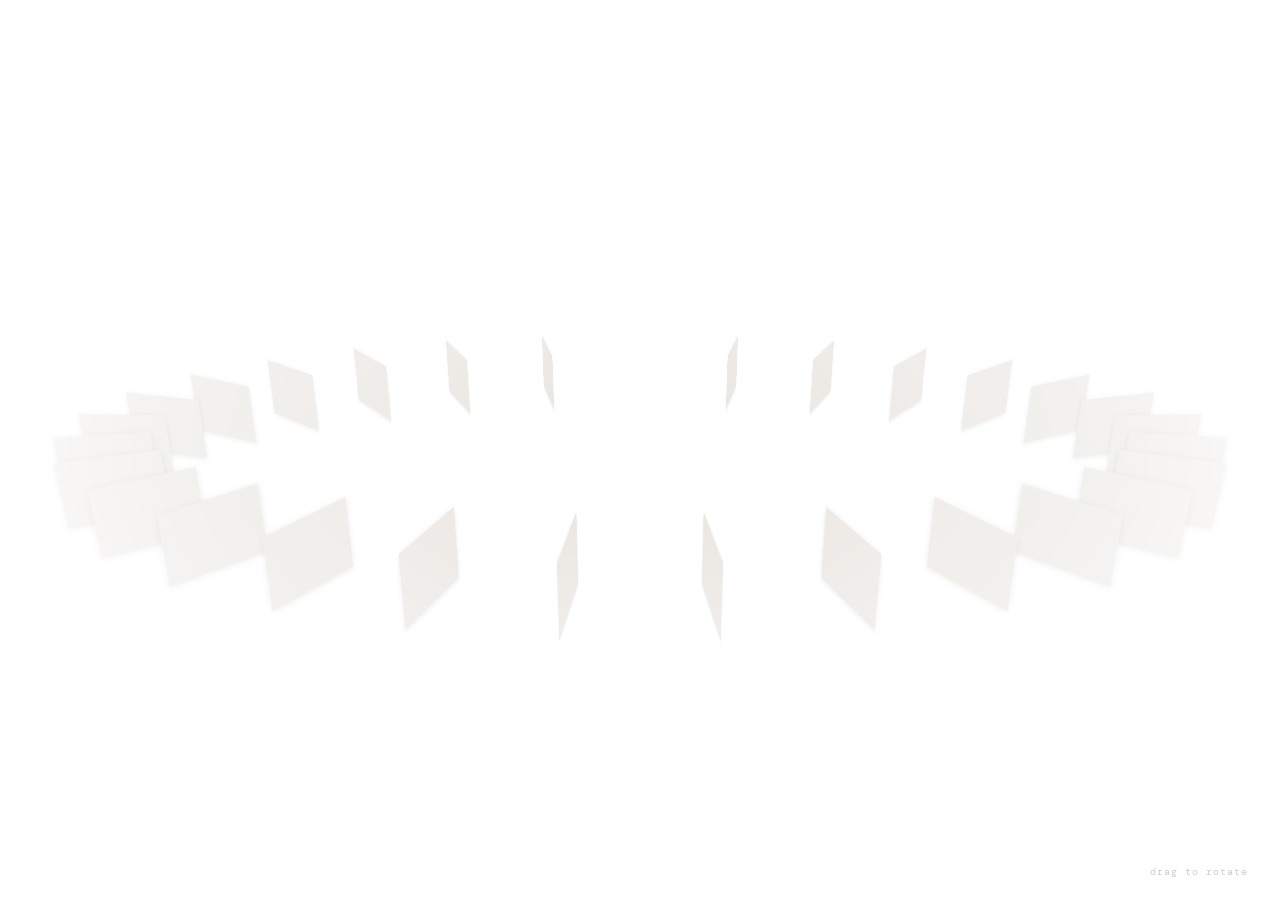
==== index.html @ b07a5f73 "Add files via upload" ====
<!DOCTYPE html>
<html lang="en">
<head>
<meta charset="UTF-8">
<meta name="viewport" content="width=device-width, initial-scale=1.0">
<title>Portfolio</title>
<link rel="preconnect" href="https://fonts.googleapis.com">
<link href="https://fonts.googleapis.com/css2?family=DM+Sans:wght@300;400;500&family=DM+Mono:wght@300;400&display=swap" rel="stylesheet">
<style>
*,*::before,*::after{margin:0;padding:0;box-sizing:border-box;}
html,body{width:100%;height:100%;overflow:hidden;}
:root{--bg:#ffffff;--ink:#111;--muted:#888;}
body{background:var(--bg);font-family:'DM Mono',ui-monospace,monospace;}
#bg-stage{position:fixed;inset:0;perspective:1100px;display:flex;align-items:center;justify-content:center;z-index:0;pointer-events:none;}
#bg-ring{position:relative;transform-style:preserve-3d;transform:translateY(-3%) rotateX(-22deg) rotateY(0deg);}
.bg-card{position:absolute;transform-style:preserve-3d;}
.bg-face{position:absolute;inset:0;overflow:hidden;box-shadow:0 1px 6px rgba(0,0,0,.13);}
.bg-face img{width:100%;height:100%;object-fit:cover;display:block;}
.bg-face .bph{width:100%;height:100%;}
#fog{position:fixed;inset:0;z-index:1;pointer-events:none;background:radial-gradient(ellipse 70% 60% at 50% 50%,rgba(255,255,255,0) 0%,rgba(255,255,255,0.55) 55%,rgba(255,255,255,0.92) 80%,rgba(255,255,255,1) 100%);}
#ring-hint{position:fixed;bottom:22px;right:32px;font-size:10px;letter-spacing:.1em;color:#ccc;z-index:10;pointer-events:none;opacity:0;animation:fadeIn .8s 1.5s ease forwards;}
@keyframes fadeIn{from{opacity:0;}to{opacity:1;}}
</style>
  <link rel="stylesheet" href="assets/css/nav.css">
</head>
<body class="overlay-nav">
<div id="bg-stage"><div id="bg-ring"></div></div>
<div id="fog"></div>
<div id="ring-hint">drag to rotate</div>
<script>
const RING_DATA = [
  { img: "assets/images/home/remote-01.jpg" },
  { img: "assets/images/home/remote-02.jpg" },
  { img: "assets/images/home/remote-03.png" },
  { img: "assets/images/home/remote-04.avif" },
  { img: "assets/images/home/remote-05.jpg" },
  { img: "assets/images/home/remote-06.png" },
  { img: "assets/images/home/remote-07.jpg" },
  { img: "assets/images/home/remote-08.jpg" },
  { img: "assets/images/home/remote-09.jpg" },
  { img: "assets/images/home/remote-10.jpg" },
  { img: "assets/images/home/remote-11.jpg" },
  { img: "assets/images/home/remote-12.jpg" },
  { img: "assets/images/home/remote-13.jpg" },
  { img: "assets/images/home/remote-14.jpg" },
  { img: "assets/images/home/remote-15.jpg" },
  { img: "assets/images/home/remote-16.jpg" },
  { img: "assets/images/home/remote-17.jpg" },
  { img: "assets/images/home/remote-18.png" },
  { img: "assets/images/home/remote-19.jpg" },
  { img: "assets/images/home/remote-20.jpg" },
  { img: "assets/images/home/remote-21.jpg" },
  { img: "assets/images/home/remote-22.jpg" },
  { img: "assets/images/home/remote-23.png" },
  { img: "assets/images/home/remote-24.jpg" },
  { img: "assets/images/home/remote-25.jpg" },
  { img: "assets/images/home/remote-26.jpg" },
  { img: "assets/images/home/remote-27.jpg" },
  { img: "assets/images/home/remote-28.jpg" },
  { img: "assets/images/home/remote-29.jpg" },
];

let rotY=0,tgtRotY=0,tiltX=-22,tgtTiltX=-22,tiltY=0,tgtTiltY=0,transY=0,tgtTransY=0;
let isDragging=false,dragStartX=0,dragStartY=0,dragBaseRotY=0;
let lastInteract=Date.now(),hintFaded=false;

function ringRadii(){
  const vw=window.innerWidth,vh=window.innerHeight;
  return{rx:Math.max(140,Math.min(vw*0.44,520)),rz:Math.max(80,Math.min((vh*0.42)/Math.cos(22*Math.PI/180),260))};
}
function cardDims(){
  const vmin=Math.min(window.innerWidth,window.innerHeight);
  const w=Math.max(68,Math.min(88,vmin*0.10));
  return{w,h:Math.round(w*0.74)};
}
function buildRing(){
  const ring=document.getElementById('bg-ring');
  ring.innerHTML='';
  const n=RING_DATA.length;
  const{rx,rz}=ringRadii();
  const{w,h}=cardDims();
  const step=(2*Math.PI)/n;
  RING_DATA.forEach((item,i)=>{
    const angle=i*step-Math.PI/2;
    const x=rx*Math.cos(angle),z=rz*Math.sin(angle);
    const fy=-angle*180/Math.PI;
    const card=document.createElement('div');
    card.className='bg-card';
    card.style.cssText=`width:${w}px;height:${h}px;transform:translate3d(${x-w/2}px,${-h/2}px,${z}px) rotateY(${fy}deg)`;
    const face=document.createElement('div');
    face.className='bg-face';
    const img=document.createElement('img');
    img.src=item.img;
    img.alt='';
    img.draggable=false;
    img.onerror=function(){this.style.display='none';face.style.background='#e8e4df';};
    face.appendChild(img);
    card.appendChild(face);
    ring.appendChild(card);
  });
}
function lerp(a,b,t){return a+(b-a)*t;}
function render(){
  const idle=Date.now()-lastInteract>3000;
  if(idle&&!isDragging)tgtRotY+=0.055;
  rotY=lerp(rotY,tgtRotY,0.08);
  tiltX=lerp(tiltX,tgtTiltX,0.07);
  tiltY=lerp(tiltY,tgtTiltY,0.07);
  transY=lerp(transY,tgtTransY,0.06);
  document.getElementById('bg-ring').style.transform=`translateY(${transY}px) rotateX(${tiltX}deg) rotateY(${rotY+tiltY}deg)`;
  requestAnimationFrame(render);
}
document.addEventListener('mousedown',e=>{
  if(e.target.closest('nav'))return;
  isDragging=true;dragStartX=e.clientX;dragStartY=e.clientY;dragBaseRotY=tgtRotY;lastInteract=Date.now();
  if(!hintFaded){hintFaded=true;const h=document.getElementById('ring-hint');h.style.transition='opacity .5s';h.style.opacity='0';}
});
document.addEventListener('mousemove',e=>{
  if(!isDragging)return;
  lastInteract=Date.now();
  const dx=e.clientX-dragStartX,dy=e.clientY-dragStartY;
  tgtRotY=dragBaseRotY+dx*0.35;
  const nyC=Math.max(-1,Math.min(1,dy/110));
  tgtTiltX=-22+nyC*24;
  tgtTiltY=Math.max(-1,Math.min(1,dx/(window.innerWidth*0.5)))*10;
  tgtTransY=nyC*window.innerHeight*0.14;
});
document.addEventListener('mouseup',()=>{isDragging=false;tgtTiltX=-22;tgtTiltY=0;tgtTransY=0;});
document.addEventListener('mouseleave',()=>{isDragging=false;tgtTiltX=-22;tgtTiltY=0;tgtTransY=0;});
let tX=0,tBaseY=0;
document.addEventListener('touchstart',e=>{tX=e.touches[0].clientX;tBaseY=tgtRotY;},{passive:true});
document.addEventListener('touchmove',e=>{tgtRotY=tBaseY+(e.touches[0].clientX-tX)*0.38;lastInteract=Date.now();},{passive:true});
window.addEventListener('resize',buildRing);
buildRing();
render();
</script>
  <script src="assets/js/nav.js" defer></script>
</body>
</html>
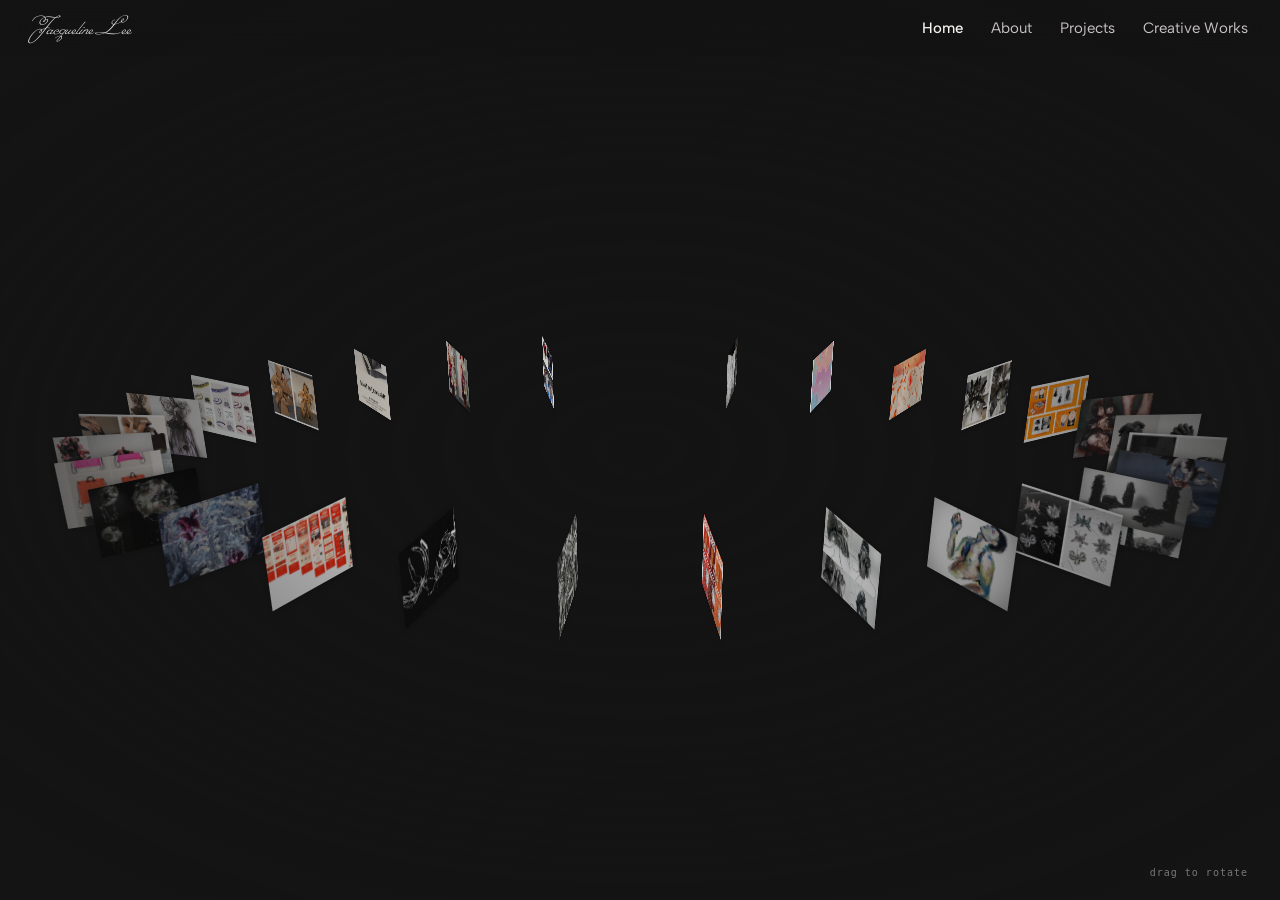
==== commit f4ddd2dc: "Update home, about, projects and case study pages; add Liner Co-Authored-By: Claude Opus 5.5 <norepl" ====
--- a/index.html
+++ b/index.html
@@ -9,19 +9,20 @@
 <style>
 *,*::before,*::after{margin:0;padding:0;box-sizing:border-box;}
 html,body{width:100%;height:100%;overflow:hidden;}
-:root{--bg:#ffffff;--ink:#111;--muted:#888;}
-body{background:var(--bg);font-family:'DM Mono',ui-monospace,monospace;}
+:root{--bg:#141414;--ink:#F5F3F0;--muted:#9A9A9A;}
+body{background:var(--bg);font-family:'Inter',ui-monospace,monospace;}
 #bg-stage{position:fixed;inset:0;perspective:1100px;display:flex;align-items:center;justify-content:center;z-index:0;pointer-events:none;}
 #bg-ring{position:relative;transform-style:preserve-3d;transform:translateY(-3%) rotateX(-22deg) rotateY(0deg);}
 .bg-card{position:absolute;transform-style:preserve-3d;}
-.bg-face{position:absolute;inset:0;overflow:hidden;box-shadow:0 1px 6px rgba(0,0,0,.13);}
+.bg-face{position:absolute;inset:0;overflow:hidden;box-shadow:0 1px 10px rgba(0,0,0,.5);}
 .bg-face img{width:100%;height:100%;object-fit:cover;display:block;}
 .bg-face .bph{width:100%;height:100%;}
-#fog{position:fixed;inset:0;z-index:1;pointer-events:none;background:radial-gradient(ellipse 70% 60% at 50% 50%,rgba(255,255,255,0) 0%,rgba(255,255,255,0.55) 55%,rgba(255,255,255,0.92) 80%,rgba(255,255,255,1) 100%);}
-#ring-hint{position:fixed;bottom:22px;right:32px;font-size:10px;letter-spacing:.1em;color:#ccc;z-index:10;pointer-events:none;opacity:0;animation:fadeIn .8s 1.5s ease forwards;}
+#fog{position:fixed;inset:0;z-index:1;pointer-events:none;background:radial-gradient(ellipse 70% 60% at 50% 50%,rgba(20,20,20,0) 0%,rgba(20,20,20,0.5) 55%,rgba(20,20,20,0.9) 80%,rgba(20,20,20,1) 100%);}
+#ring-hint{position:fixed;bottom:22px;right:32px;font-size:10px;letter-spacing:.1em;color:#777;z-index:10;pointer-events:none;opacity:0;animation:fadeIn .8s 1.5s ease forwards;}
 @keyframes fadeIn{from{opacity:0;}to{opacity:1;}}
 </style>
-  <link rel="stylesheet" href="assets/css/nav.css">
+  <link rel="stylesheet" href="design-system.css">
+  <link rel="stylesheet" href="nav.css">
 </head>
 <body class="overlay-nav">
 <div id="bg-stage"><div id="bg-ring"></div></div>
@@ -29,35 +30,35 @@
 <div id="ring-hint">drag to rotate</div>
 <script>
 const RING_DATA = [
-  { img: "assets/images/home/remote-01.jpg" },
-  { img: "assets/images/home/remote-02.jpg" },
-  { img: "assets/images/home/remote-03.png" },
-  { img: "assets/images/home/remote-04.avif" },
-  { img: "assets/images/home/remote-05.jpg" },
-  { img: "assets/images/home/remote-06.png" },
-  { img: "assets/images/home/remote-07.jpg" },
-  { img: "assets/images/home/remote-08.jpg" },
-  { img: "assets/images/home/remote-09.jpg" },
-  { img: "assets/images/home/remote-10.jpg" },
-  { img: "assets/images/home/remote-11.jpg" },
-  { img: "assets/images/home/remote-12.jpg" },
-  { img: "assets/images/home/remote-13.jpg" },
-  { img: "assets/images/home/remote-14.jpg" },
-  { img: "assets/images/home/remote-15.jpg" },
-  { img: "assets/images/home/remote-16.jpg" },
-  { img: "assets/images/home/remote-17.jpg" },
-  { img: "assets/images/home/remote-18.png" },
-  { img: "assets/images/home/remote-19.jpg" },
-  { img: "assets/images/home/remote-20.jpg" },
-  { img: "assets/images/home/remote-21.jpg" },
-  { img: "assets/images/home/remote-22.jpg" },
-  { img: "assets/images/home/remote-23.png" },
-  { img: "assets/images/home/remote-24.jpg" },
-  { img: "assets/images/home/remote-25.jpg" },
-  { img: "assets/images/home/remote-26.jpg" },
-  { img: "assets/images/home/remote-27.jpg" },
-  { img: "assets/images/home/remote-28.jpg" },
-  { img: "assets/images/home/remote-29.jpg" },
+  { img: "home/remote-01.jpg" },
+  { img: "home/remote-02.jpg" },
+  { img: "home/remote-03.png" },
+  { img: "home/remote-04.avif" },
+  { img: "home/remote-05.jpg" },
+  { img: "home/remote-06.png" },
+  { img: "home/remote-07.jpg" },
+  { img: "home/remote-08.jpg" },
+  { img: "home/remote-09.jpg" },
+  { img: "home/remote-10.jpg" },
+  { img: "home/remote-11.jpg" },
+  { img: "home/remote-12.jpg" },
+  { img: "home/remote-13.jpg" },
+  { img: "home/remote-14.jpg" },
+  { img: "home/remote-15.jpg" },
+  { img: "home/remote-16.jpg" },
+  { img: "home/remote-17.jpg" },
+  { img: "home/remote-18.png" },
+  { img: "home/remote-19.jpg" },
+  { img: "home/remote-20.jpg" },
+  { img: "home/remote-21.jpg" },
+  { img: "home/remote-22.jpg" },
+  { img: "home/remote-23.png" },
+  { img: "home/remote-24.jpg" },
+  { img: "home/remote-25.jpg" },
+  { img: "home/remote-26.jpg" },
+  { img: "home/remote-27.jpg" },
+  { img: "home/remote-28.jpg" },
+  { img: "home/remote-29.jpg" },
 ];
 
 let rotY=0,tgtRotY=0,tiltX=-22,tgtTiltX=-22,tiltY=0,tgtTiltY=0,transY=0,tgtTransY=0;
@@ -134,6 +135,6 @@
 buildRing();
 render();
 </script>
-  <script src="assets/js/nav.js" defer></script>
+  <script src="nav.js" defer></script>
 </body>
 </html>
--- a/design-system.css
+++ b/design-system.css
@@ -0,0 +1,530 @@
+/*
+  Shared design tokens for the site.
+  Colors are eyeballed from the moodboard (maroon / gray / charcoal / yellow) —
+  swap the hex values below if you have exact ones from Figma; every page
+  reads from these variables, so a swap here updates the whole site.
+*/
+@import url('https://fonts.googleapis.com/css2?family=Albert+Sans:ital,wght@0,300;0,400;0,500;0,600;0,700;1,400&family=Miss+Fajardose&family=Fraunces:ital,opsz,wght@0,9..144,400;1,9..144,400&display=swap');
+
+/* Cross-document view transitions — a smooth crossfade between page loads,
+   no JS required. No-ops gracefully in browsers that don't support it yet. */
+@view-transition {
+  navigation: auto;
+}
+
+:root {
+  /* maroon — primary / nav */
+  --maroon-900: #2E1224;
+  --maroon-700: #4B1D38;
+  --maroon-500: #7C3A63;
+  --maroon-300: #B98BA6;
+  --maroon-100: #ECD9E4;
+
+  /* charcoal — dark "title page" backgrounds */
+  --charcoal-900: #141414;
+  --charcoal-700: #2B2B2B;
+  --charcoal-500: #4F4F4F;
+
+  /* gray — light "detail page" backgrounds */
+  --gray-400: #9A9A9A;
+  --gray-300: #C7C7C4;
+  --gray-200: #E4E4E1;
+  --gray-100: #EFEFED;
+  --paper: #FAFAF8;
+
+  /* key accent — a quiet warm clay/sand, not a bright attention color.
+     Variable names kept as --yellow-* so every existing usage (buttons,
+     stat numbers, tags, links) updates from this one place. */
+  --yellow-500: #C89A73;
+  --yellow-300: #DBBFA0;
+  --yellow-100: #EFE3D4;
+
+  --ink: #141414;
+  --ink-soft: #4A4A4A;
+  --ink-inverse: #F5F3F0;
+  --ink-inverse-soft: #C9C3C7;
+
+  --font-ui: 'Albert Sans', -apple-system, BlinkMacSystemFont, 'Segoe UI', sans-serif;
+  --font-accent: 'Miss Fajardose', cursive;
+  --font-serif: 'Fraunces', Georgia, serif;
+}
+
+/* ============ shared building blocks for the new pages ============
+   (about / projects / marketing / branding-design / liner*)
+   Existing case-study pages — gssf, spendly, ic, artworks — keep their
+   own bespoke styling; these classes are for the newly designed pages. */
+
+.ds-dark-page {
+  background: var(--charcoal-900);
+  color: var(--ink-inverse);
+  font-family: var(--font-ui);
+  min-height: 100vh;
+}
+
+.ds-light-page {
+  background: var(--gray-100);
+  color: var(--ink);
+  font-family: var(--font-ui);
+  min-height: 100vh;
+}
+
+.ds-wrap {
+  max-width: 1100px;
+  margin: 0 auto;
+  padding: 0 48px;
+}
+
+.ds-eyebrow {
+  font-family: var(--font-ui);
+  font-weight: 400;
+  font-size: 14px;
+  color: var(--gray-400);
+  margin-bottom: 18px;
+}
+.ds-light-page .ds-eyebrow { color: var(--ink-soft); }
+
+.ds-headline {
+  font-family: var(--font-ui);
+  font-weight: 400;
+  letter-spacing: -0.01em;
+  line-height: 1.2;
+  font-size: clamp(26px, 3vw, 38px);
+  max-width: 22ch;
+}
+
+.ds-accent {
+  font-family: var(--font-accent);
+  font-weight: 400;
+}
+
+.ds-body {
+  font-weight: 300;
+  font-size: 17px;
+  line-height: 1.7;
+  color: var(--ink-soft);
+  max-width: 62ch;
+}
+.ds-dark-page .ds-body { color: var(--ink-inverse-soft); }
+
+.ds-body b, .ds-body strong {
+  font-weight: 500;
+  color: var(--ink);
+}
+.ds-dark-page .ds-body b, .ds-dark-page .ds-body strong { color: var(--ink-inverse); }
+
+.ds-meta-row {
+  display: flex;
+  flex-wrap: wrap;
+  gap: 48px;
+  margin-top: 56px;
+  padding-top: 32px;
+  border-top: 1px solid rgba(255,255,255,0.12);
+}
+.ds-light-page .ds-meta-row { border-top: 1px solid rgba(20,20,20,0.12); }
+
+.ds-meta-col { min-width: 140px; }
+.ds-meta-label {
+  font-size: 13px;
+  font-weight: 400;
+  color: var(--gray-400);
+  margin-bottom: 8px;
+}
+.ds-meta-value { font-size: 15px; font-weight: 400; line-height: 1.6; }
+.ds-meta-value + .ds-meta-value { margin-top: 4px; }
+
+.ds-callout {
+  display: flex;
+  gap: 12px;
+  align-items: flex-start;
+  font-size: 14px;
+  color: var(--ink-soft);
+  margin-top: 24px;
+}
+.ds-dark-page .ds-callout { color: var(--ink-inverse-soft); }
+.ds-callout .mark { color: var(--yellow-500); flex-shrink: 0; }
+
+.ds-card {
+  display: block;
+  text-decoration: none;
+  color: inherit;
+  padding: 40px;
+  border-radius: 4px;
+  transition: transform 0.25s ease, background 0.25s ease;
+}
+.ds-dark-page .ds-card { background: var(--charcoal-700); }
+.ds-dark-page .ds-card:hover { background: var(--maroon-700); transform: translateY(-2px); }
+.ds-light-page .ds-card { background: var(--paper); border: 1px solid var(--gray-200); }
+.ds-light-page .ds-card:hover { border-color: var(--maroon-500); transform: translateY(-2px); }
+
+.ds-card-eyebrow {
+  font-size: 13px;
+  font-weight: 500;
+  color: var(--maroon-300);
+  margin-bottom: 14px;
+}
+.ds-light-page .ds-card-eyebrow { color: var(--maroon-500); }
+
+.ds-card-title {
+  font-size: 26px;
+  font-weight: 500;
+  letter-spacing: -0.01em;
+  margin-bottom: 10px;
+}
+
+.ds-card-desc {
+  font-size: 14px;
+  font-weight: 300;
+  line-height: 1.6;
+  color: var(--ink-inverse-soft);
+}
+.ds-light-page .ds-card-desc { color: var(--ink-soft); }
+
+.ds-card-arrow {
+  display: inline-flex;
+  align-items: center;
+  gap: 6px;
+  margin-top: 20px;
+  font-size: 13px;
+  font-weight: 500;
+  color: var(--yellow-500);
+}
+
+/* ---------- BUTTONS ---------- */
+.btn {
+  display: inline-flex;
+  align-items: center;
+  gap: 8px;
+  font-family: var(--font-ui);
+  font-size: 14px;
+  font-weight: 500;
+  text-decoration: none;
+  border-radius: 100px;
+  padding: 12px 22px;
+  transition: background 0.2s ease, border-color 0.2s ease, color 0.2s ease, transform 0.2s ease;
+  cursor: pointer;
+  border: 1px solid transparent;
+}
+.btn svg { width: 15px; height: 15px; flex-shrink: 0; }
+
+.btn-primary {
+  background: var(--maroon-700);
+  color: var(--ink-inverse);
+  border-color: var(--maroon-500);
+}
+.btn-primary:hover { background: var(--maroon-500); transform: translateY(-1px); }
+
+.btn-ghost {
+  background: rgba(255,255,255,0.04);
+  color: var(--ink-inverse);
+  border-color: rgba(255,255,255,0.12);
+}
+.btn-ghost:hover { background: rgba(255,255,255,0.09); border-color: rgba(255,255,255,0.2); }
+.ds-light-page .btn-ghost, .cs-body .btn-ghost.on-light {
+  background: rgba(20,20,20,0.04); color: var(--ink); border-color: rgba(20,20,20,0.12);
+}
+
+.btn-accent {
+  background: var(--yellow-500);
+  color: var(--charcoal-900);
+  border-color: var(--yellow-500);
+}
+.btn-accent:hover { background: var(--yellow-300); transform: translateY(-1px); }
+
+.ds-placeholder {
+  border: 1px dashed var(--gray-300);
+  background: repeating-linear-gradient(
+    135deg, rgba(0,0,0,0.02), rgba(0,0,0,0.02) 10px, transparent 10px, transparent 20px
+  );
+  color: var(--gray-400);
+  font-size: 13px;
+  font-weight: 400;
+  text-align: center;
+  display: flex;
+  align-items: center;
+  justify-content: center;
+  min-height: 260px;
+  border-radius: 4px;
+  padding: 24px;
+}
+.ds-dark-page .ds-placeholder {
+  border-color: var(--charcoal-500);
+  background: repeating-linear-gradient(
+    135deg, rgba(255,255,255,0.03), rgba(255,255,255,0.03) 10px, transparent 10px, transparent 20px
+  );
+}
+
+.ds-section {
+  padding: 96px 0;
+  border-top: 1px solid rgba(20,20,20,0.1);
+}
+.ds-dark-page .ds-section { border-top: 1px solid rgba(255,255,255,0.1); }
+.ds-section:first-of-type { border-top: none; }
+
+/* ============================================================
+   GRADIENT MESH / GRAIN / GLASS — the new visual language
+   (soft blurred color blobs, frosted-glass panels, film grain)
+   ============================================================ */
+
+.mesh {
+  position: absolute;
+  inset: 0;
+  overflow: hidden;
+  z-index: 0;
+  pointer-events: none;
+}
+.mesh-blob {
+  position: absolute;
+  border-radius: 50%;
+  filter: blur(110px);
+  opacity: 0.34;
+  will-change: transform;
+  animation: meshDrift 22s ease-in-out infinite;
+}
+.mesh-blob:nth-child(2) { animation-duration: 28s; animation-direction: reverse; }
+.mesh-blob:nth-child(3) { animation-duration: 34s; }
+
+.mesh-blob.maroon { background: radial-gradient(circle, var(--maroon-500), transparent 70%); }
+.mesh-blob.yellow { background: radial-gradient(circle, var(--yellow-500), transparent 70%); }
+.mesh-blob.rose   { background: radial-gradient(circle, #C97A8F, transparent 70%); }
+.mesh-blob.teal   { background: radial-gradient(circle, #4E7C74, transparent 70%); }
+.mesh-blob.blue   { background: radial-gradient(circle, #242EC0, transparent 70%); }
+.mesh-blob.acid   { background: radial-gradient(circle, #9FCF2E, transparent 70%); }
+.mesh-blob.violet { background: radial-gradient(circle, #5D03E5, transparent 70%); }
+.mesh-blob.orange { background: radial-gradient(circle, #FF4A1C, transparent 70%); }
+.mesh-blob.terracotta { background: radial-gradient(circle, #C6603D, transparent 70%); }
+.mesh-blob.sage   { background: radial-gradient(circle, #7A9B6E, transparent 70%); }
+.mesh-blob.gold   { background: radial-gradient(circle, #D4A94E, transparent 70%); }
+.mesh-blob.plum   { background: radial-gradient(circle, #6B3552, transparent 70%); }
+
+/* neutral washes — desaturated, for the quiet Doity-style page-wide glow.
+   Reach for these instead of the saturated hues above for anything that
+   isn't a specific project's own brand color. */
+.mesh-blob.warmgray { background: radial-gradient(circle, #6b6058, transparent 70%); }
+.mesh-blob.navy   { background: radial-gradient(circle, #3b3f8a, transparent 70%); }
+.mesh-blob.coolgray { background: radial-gradient(circle, #575f66, transparent 70%); }
+.mesh-blob.stone    { background: radial-gradient(circle, #8a7f6e, transparent 70%); }
+.mesh-blob.key      { background: radial-gradient(circle, var(--yellow-500), transparent 70%); }
+
+/* ---------- PAGE-WIDE AMBIENT (ambient.js) ----------
+   A fixed, page-spanning glow behind everything, so a page never transitions
+   from "glowing hero" to "flat black" — the mood continues for the whole
+   scroll. z-index:-1 keeps it behind all normal content without needing to
+   touch every content wrapper (fixed positioning is viewport-relative, so it
+   covers the full page regardless of scroll or document height). */
+.page-ambient {
+  position: fixed;
+  inset: 0;
+  z-index: -1;
+  overflow: hidden;
+  pointer-events: none;
+  background: var(--charcoal-900);
+}
+/* .ds-dark-page / .cs-body normally paint their own opaque background as
+   ordinary in-flow content, which sits ABOVE a z-index:-1 sibling in paint
+   order — an opaque box hides whatever is behind it regardless of z-index.
+   When ambient.js is active it adds body.has-ambient, and the base dark
+   color moves onto .page-ambient itself instead, so these become transparent
+   and the glow actually shows through. */
+body.has-ambient.cs-body,
+body.has-ambient .ds-dark-page {
+  background: transparent;
+}
+.page-ambient .mesh-blob { opacity: 0.24; filter: blur(140px); animation-duration: 46s; }
+.page-ambient .mesh-blob:nth-child(2) { animation-duration: 58s; }
+.page-ambient .mesh-blob:nth-child(3) { animation-duration: 38s; }
+.page-ambient .grain { opacity: 0.22; }
+
+@keyframes meshDrift {
+  0%, 100% { transform: translate(0, 0) scale(1); }
+  33% { transform: translate(4%, 6%) scale(1.08); }
+  66% { transform: translate(-5%, -3%) scale(0.95); }
+}
+
+@media (prefers-reduced-motion: reduce) {
+  .mesh-blob { animation: none; }
+}
+
+.grain {
+  position: absolute;
+  inset: 0;
+  z-index: 1;
+  pointer-events: none;
+  opacity: 0.5;
+  mix-blend-mode: overlay;
+  background-image: url("data:image/svg+xml;utf8,<svg xmlns='http://www.w3.org/2000/svg' width='120' height='120'><filter id='n'><feTurbulence type='fractalNoise' baseFrequency='0.9' numOctaves='2' stitchTiles='stitch'/><feColorMatrix type='saturate' values='0'/></filter><rect width='100%25' height='100%25' filter='url(%23n)' opacity='0.5'/></svg>");
+}
+
+.hero-atmosphere {
+  position: relative;
+  overflow: hidden;
+}
+.hero-atmosphere > .cs-wrap,
+.hero-atmosphere > .ds-wrap,
+.atmosphere-content {
+  position: relative;
+  z-index: 2;
+}
+
+/* frosted-glass surfaces */
+.glass {
+  background: rgba(255, 255, 255, 0.055);
+  backdrop-filter: blur(24px);
+  -webkit-backdrop-filter: blur(24px);
+  border: 1px solid rgba(255, 255, 255, 0.12);
+  border-radius: 20px;
+}
+.glass-light {
+  background: rgba(255, 255, 255, 0.5);
+  backdrop-filter: blur(24px);
+  -webkit-backdrop-filter: blur(24px);
+  border: 1px solid rgba(20, 20, 20, 0.08);
+  border-radius: 20px;
+}
+
+.glass-nav {
+  background: rgba(30, 18, 24, 0.45) !important;
+  backdrop-filter: blur(20px);
+  -webkit-backdrop-filter: blur(20px);
+}
+
+/* floating micro-badge (small pill label that drifts gently) */
+.float-badge {
+  position: absolute;
+  display: inline-flex;
+  align-items: center;
+  gap: 8px;
+  padding: 8px 14px;
+  border-radius: 100px;
+  font-size: 12px;
+  font-weight: 500;
+  color: var(--ink-inverse);
+  background: rgba(255, 255, 255, 0.08);
+  backdrop-filter: blur(16px);
+  -webkit-backdrop-filter: blur(16px);
+  border: 1px solid rgba(255, 255, 255, 0.14);
+  box-shadow: 0 8px 24px rgba(0, 0, 0, 0.25);
+  animation: floatY 6s ease-in-out infinite;
+  z-index: 3;
+}
+.float-badge.d2 { animation-delay: -2.2s; }
+.float-badge.d3 { animation-delay: -4.4s; }
+
+@keyframes floatY {
+  0%, 100% { transform: translateY(0); }
+  50% { transform: translateY(-10px); }
+}
+@media (prefers-reduced-motion: reduce) {
+  .float-badge { animation: none; }
+}
+
+/* ---------- SCROLL REVEAL (reveal.js) ---------- */
+[data-reveal] {
+  opacity: 0;
+  transform: translateY(28px);
+  transition: opacity 0.7s cubic-bezier(0.2, 0.7, 0.2, 1), transform 0.7s cubic-bezier(0.2, 0.7, 0.2, 1);
+}
+[data-reveal].in { opacity: 1; transform: translateY(0); }
+[data-reveal="fade"] { transform: none; }
+[data-reveal="left"] { transform: translateX(-28px); }
+[data-reveal="left"].in { transform: translateX(0); }
+[data-reveal="right"] { transform: translateX(28px); }
+[data-reveal="right"].in { transform: translateX(0); }
+[data-reveal="scale"] { transform: scale(0.94); }
+[data-reveal="scale"].in { transform: scale(1); }
+
+@media (prefers-reduced-motion: reduce) {
+  [data-reveal] { opacity: 1; transform: none; transition: none; }
+}
+
+/* ============================================================
+   MORE GLASS — buttons, meta panels, tags
+   ============================================================ */
+
+.btn-glass {
+  background: rgba(255, 255, 255, 0.08);
+  backdrop-filter: blur(18px) saturate(1.3);
+  -webkit-backdrop-filter: blur(18px) saturate(1.3);
+  color: var(--ink-inverse);
+  border-color: rgba(255, 255, 255, 0.18);
+}
+.btn-glass:hover { background: rgba(255, 255, 255, 0.14); transform: translateY(-1px); }
+
+.glass-tag {
+  background: rgba(255, 255, 255, 0.07);
+  backdrop-filter: blur(14px);
+  -webkit-backdrop-filter: blur(14px);
+  border: 1px solid rgba(255, 255, 255, 0.14);
+}
+
+/* ============================================================
+   STRUCTURAL VARIETY — pull-quote, stat banner, split section
+   Drop these into a case study between the usual eyebrow/headline
+   sections to break the repeating rhythm.
+   ============================================================ */
+
+.cs-quote {
+  padding: 96px 0;
+  text-align: center;
+}
+.cs-quote-mark {
+  font-family: var(--font-serif);
+  font-size: 64px;
+  color: var(--yellow-500);
+  line-height: 1;
+  margin-bottom: 8px;
+}
+.cs-quote-text {
+  font-family: var(--font-serif);
+  font-style: italic;
+  font-weight: 400;
+  font-size: clamp(24px, 3.4vw, 40px);
+  line-height: 1.4;
+  max-width: 20ch;
+  margin: 0 auto 24px;
+}
+.cs-quote-attr {
+  font-size: 14px;
+  color: var(--gray-400);
+}
+
+.cs-stat-banner {
+  padding: 96px 48px;
+  border-radius: 24px;
+  display: grid;
+  grid-template-columns: repeat(auto-fit, minmax(160px, 1fr));
+  gap: 40px;
+  text-align: center;
+  position: relative;
+  overflow: hidden;
+}
+.cs-stat-banner .cs-outcome-num { font-size: clamp(48px, 6vw, 76px); }
+.cs-stat-banner .cs-outcome-label { font-size: 15px; }
+
+.cs-split {
+  display: grid;
+  grid-template-columns: 0.9fr 1.1fr;
+  gap: 56px;
+  align-items: center;
+  padding: 88px 0;
+}
+.cs-split.reverse { direction: rtl; }
+.cs-split.reverse > * { direction: ltr; }
+.cs-split-media { border-radius: 16px; overflow: hidden; }
+.cs-split-media img { width: 100%; display: block; }
+
+@media (max-width: 780px) {
+  .cs-split { grid-template-columns: 1fr; }
+  .cs-split.reverse { direction: ltr; }
+  .cs-stat-banner { padding: 64px 28px; }
+}
+
+/* ============================================================
+   SCROLL PARALLAX (parallax.js) — mesh blobs drift with scroll
+   ============================================================ */
+[data-parallax] { will-change: transform; }
+
+/* A min-height combined with an inline aspect-ratio forces a minimum *width*
+   (e.g. 260px tall at 16/10 = 416px wide), which overflowed phones. Let the
+   aspect ratio alone size those placeholders, and let grid cells shrink. */
+.ds-placeholder[style*="aspect-ratio"] { min-height: 0; }
+.cs-grid-2 > * { min-width: 0; }
--- a/nav.css
+++ b/nav.css
@@ -0,0 +1,74 @@
+@import url('https://fonts.googleapis.com/css2?family=Miss+Fajardose&family=Albert+Sans:wght@400;500&display=swap');
+
+.site-nav {
+  position: fixed;
+  top: 0;
+  left: 0;
+  right: 0;
+  height: 56px;
+  z-index: 100000;
+  display: flex;
+  align-items: center;
+  justify-content: space-between;
+  gap: 12px;
+  padding: 0 32px;
+  background: rgba(20, 20, 20, 0.45); /* neutral charcoal glass */
+  backdrop-filter: blur(20px) saturate(1.2);
+  -webkit-backdrop-filter: blur(20px) saturate(1.2);
+  box-sizing: border-box;
+  transition: background 0.3s ease;
+  overflow: hidden;
+}
+
+.site-nav-logo {
+  font-family: 'Miss Fajardose', cursive;
+  font-size: 26px;
+  color: #F5F3F0;
+  text-decoration: none;
+  line-height: 1;
+  white-space: nowrap;
+  flex-shrink: 0;
+}
+
+.site-nav-links {
+  display: flex;
+  gap: 28px;
+  overflow-x: auto;
+  scrollbar-width: none;
+  white-space: nowrap;
+}
+.site-nav-links::-webkit-scrollbar { display: none; }
+
+.site-nav-link {
+  font-family: 'Albert Sans', ui-sans-serif, sans-serif;
+  font-weight: 400;
+  font-size: 15px;
+  color: #C9C3C7;
+  text-decoration: none;
+  transition: color 0.2s;
+  white-space: nowrap;
+  flex-shrink: 0;
+}
+
+.site-nav-link:hover {
+  color: #F5F3F0;
+}
+.site-nav-link.is-current {
+  color: #F5F3F0;
+  font-weight: 500;
+}
+
+body:not(.overlay-nav) {
+  padding-top: 56px !important;
+}
+
+body.overlay-nav .site-nav {
+  background: rgba(20, 20, 20, 0.32);
+}
+
+@media (max-width: 560px) {
+  .site-nav { padding: 0 16px; gap: 8px; }
+  .site-nav-links { gap: 14px; }
+  .site-nav-link { font-size: 13px; }
+  .site-nav-logo { font-size: 20px; }
+}
